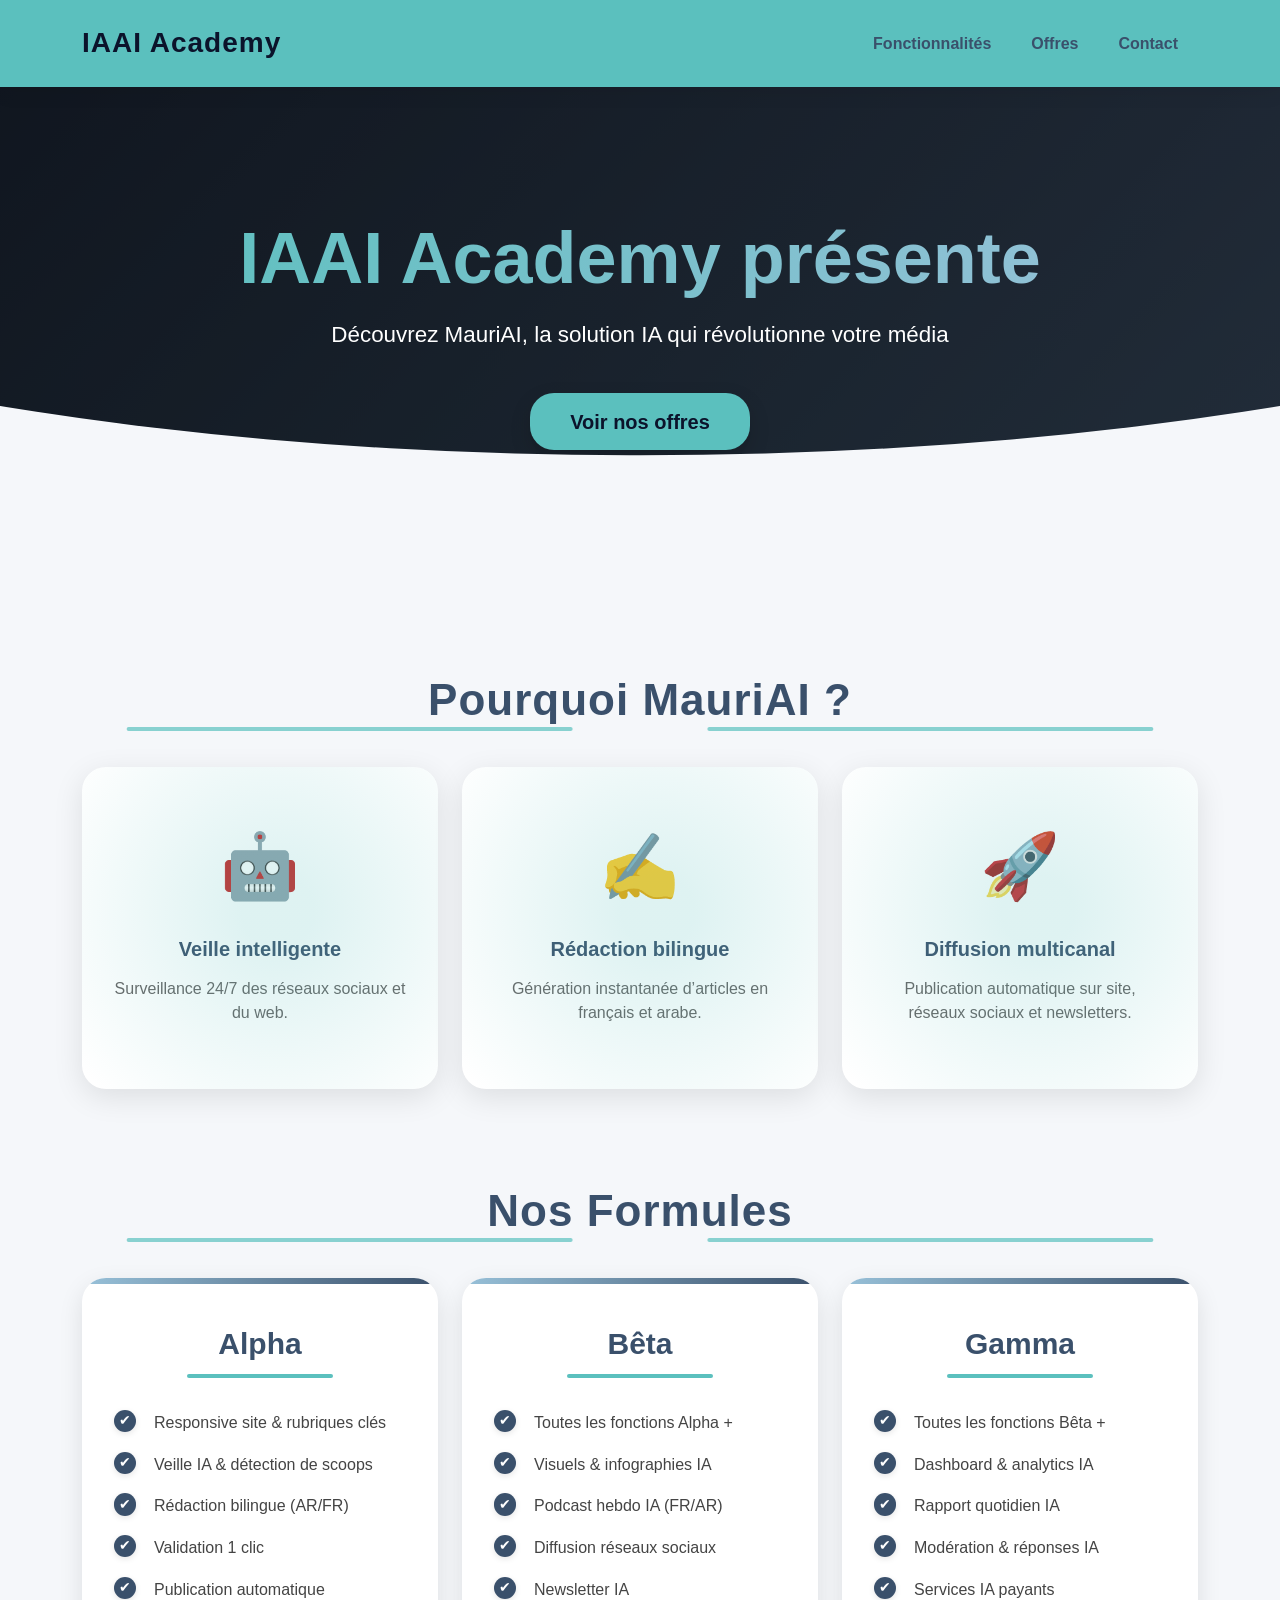
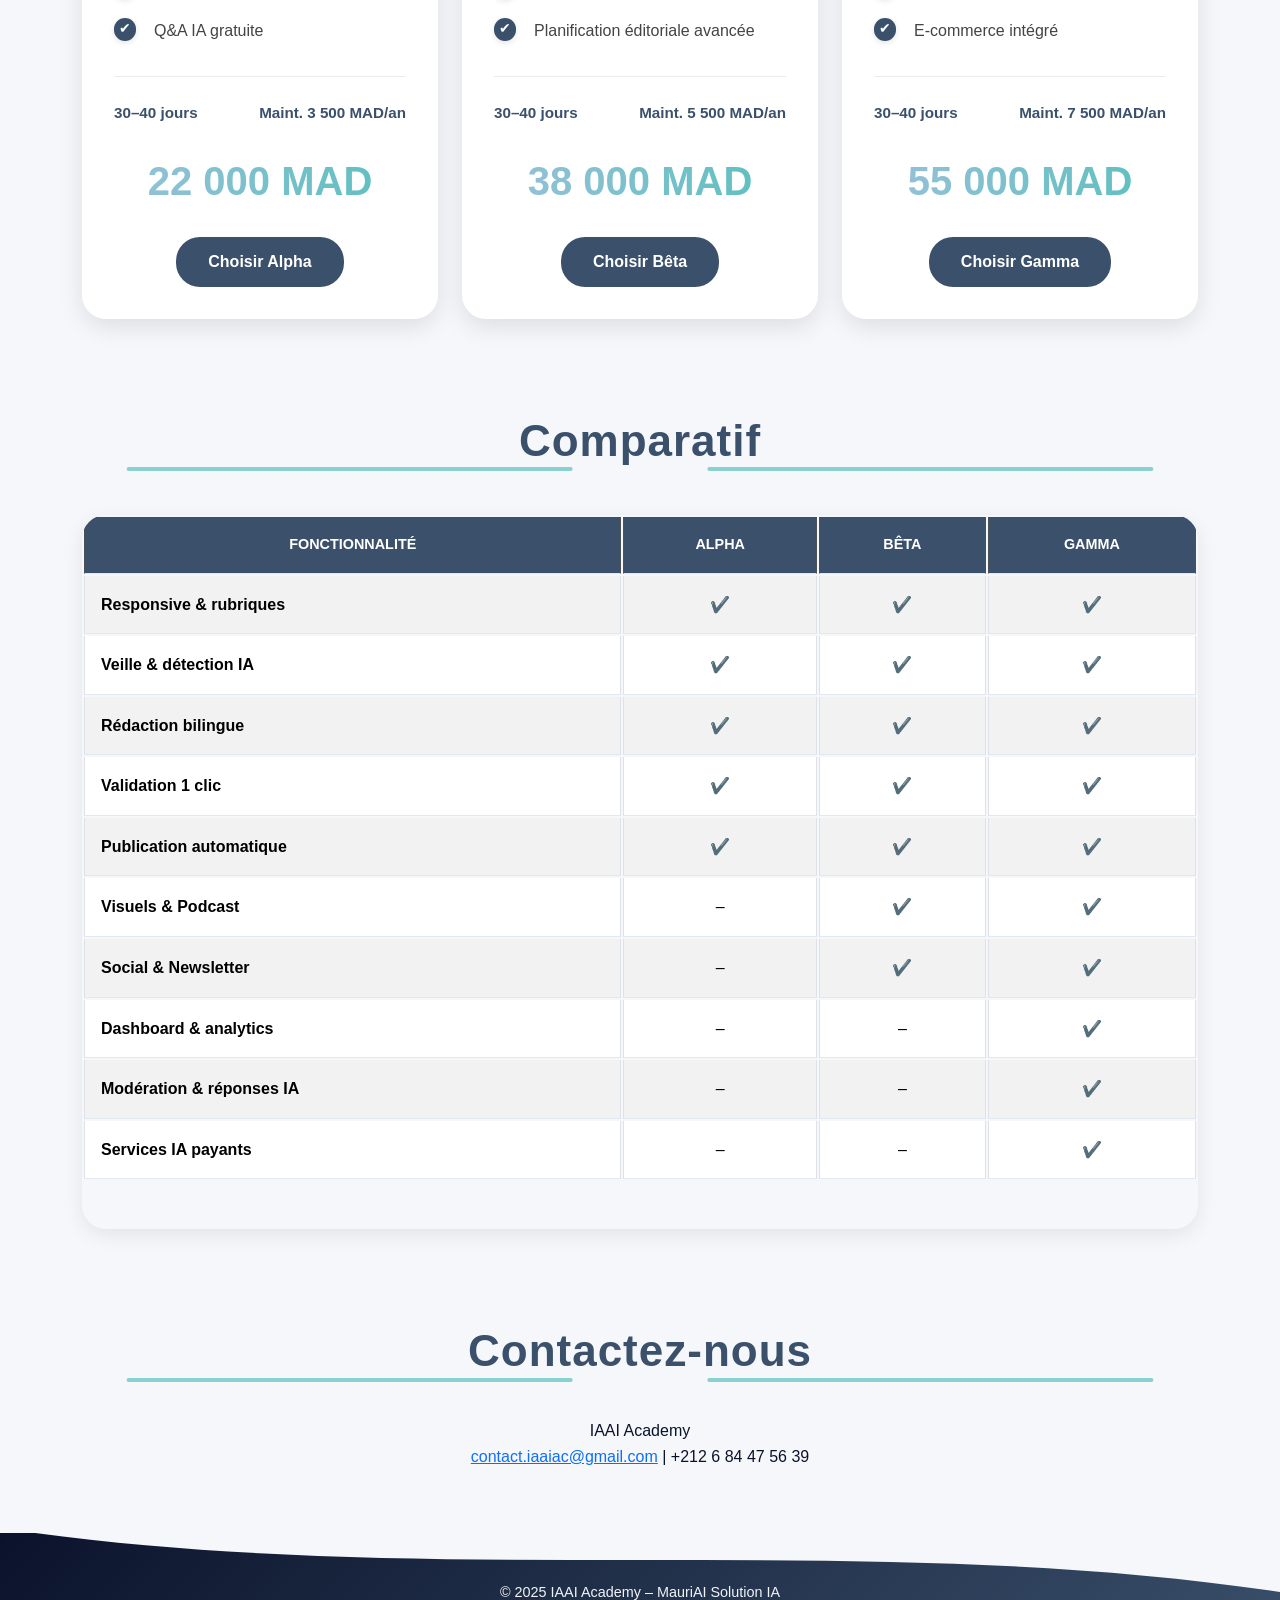
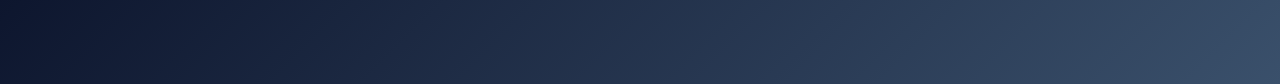
==== index.html @ be1f6255 "Update and rename test.html to index.html" ====
<!DOCTYPE html>
<html lang="fr">
<head>
  <meta charset="UTF-8">
  <meta name="viewport" content="width=device-width, initial-scale=1">
  <title>IAAI Academy & MauriAI</title>
  <!-- Bootstrap CSS -->
  <link href="https://cdn.jsdelivr.net/npm/bootstrap@5.3.0/dist/css/bootstrap.min.css" rel="stylesheet">
  <!-- AOS CSS for animations -->
  <link href="https://cdn.jsdelivr.net/npm/aos@2.3.1/dist/aos.css" rel="stylesheet">
  <!-- Custom Styles -->
  <link href="styles.css" rel="stylesheet">
</head>
<body>

  <!-- NAVBAR -->
  <nav class="navbar navbar-expand-lg navbar-light sticky-top">
    <div class="container">
      <a class="navbar-brand" href="#">IAAI Academy</a>
      <button class="navbar-toggler" type="button" data-bs-toggle="collapse" data-bs-target="#navMenu">
        <span class="navbar-toggler-icon"></span>
      </button>
      <div class="collapse navbar-collapse justify-content-end" id="navMenu">
        <ul class="navbar-nav">
          <li class="nav-item"><a class="nav-link" href="#features">Fonctionnalités</a></li>
          <li class="nav-item"><a class="nav-link" href="#pricing">Offres</a></li>
          <li class="nav-item"><a class="nav-link" href="#contact">Contact</a></li>
        </ul>
      </div>
    </div>
  </nav>

  <!-- HERO SECTION -->
  <header class="hero mb-5">
    <div class="overlay"></div>
    <div class="container text-center">
      <h1 data-aos="fade-down">IAAI Academy présente</h1>
      <p class="lead" data-aos="fade-up">Découvrez <strong>MauriAI</strong>, la solution IA qui révolutionne votre média</p>
      <a href="#pricing" class="btn btn-primary btn-lg" data-aos="zoom-in">Voir nos offres</a>
    </div>
  </header>

  <div class="container">

    <!-- FEATURES -->
    <h2 id="features" class="section-title" data-aos="fade-up">Pourquoi MauriAI ?</h2>
    <div class="row gy-5">
      <div class="col-md-4" data-aos="fade-up" data-aos-delay="100">
        <div class="feature">
          <div class="feature-icon">🤖</div>
          <h5>Veille intelligente</h5>
          <p>Surveillance 24/7 des réseaux sociaux et du web.</p>
        </div>
      </div>
      <div class="col-md-4" data-aos="fade-up" data-aos-delay="200">
        <div class="feature">
          <div class="feature-icon">✍️</div>
          <h5>Rédaction bilingue</h5>
          <p>Génération instantanée d’articles en français et arabe.</p>
        </div>
      </div>
      <div class="col-md-4" data-aos="fade-up" data-aos-delay="300">
        <div class="feature">
          <div class="feature-icon">🚀</div>
          <h5>Diffusion multicanal</h5>
          <p>Publication automatique sur site, réseaux sociaux et newsletters.</p>
        </div>
      </div>
    </div>

    <!-- PRICING PLANS -->
    <h2 id="pricing" class="section-title" data-aos="fade-up">Nos Formules</h2>
    <div class="row gy-5">
      <!-- Alpha Plan -->
      <div class="col-md-4" data-aos="zoom-in">
        <div class="pricing-card">
          <div class="pricing-header"><h4>Alpha</h4></div>
          <ul>
            <li>Responsive site & rubriques clés</li>
            <li>Veille IA & détection de scoops</li>
            <li>Rédaction bilingue (AR/FR)</li>
            <li>Validation 1 clic</li>
            <li>Publication automatique</li>
            <li>Q&A IA gratuite</li>
          </ul>
          <div class="pricing-meta"><span>30–40 jours</span><span>Maint. 3 500 MAD/an</span></div>
          <div class="pricing-price">22 000 MAD</div>
          <button class="btn-choose">Choisir Alpha</button>
        </div>
      </div>
      <!-- Beta Plan -->
      <div class="col-md-4" data-aos="zoom-in" data-aos-delay="100">
        <div class="pricing-card">
          <div class="pricing-header"><h4>Bêta</h4></div>
          <ul>
            <li>Toutes les fonctions Alpha +</li>
            <li>Visuels & infographies IA</li>
            <li>Podcast hebdo IA (FR/AR)</li>
            <li>Diffusion réseaux sociaux</li>
            <li>Newsletter IA</li>
            <li>Planification éditoriale avancée</li>
          </ul>
          <div class="pricing-meta"><span>30–40 jours</span><span>Maint. 5 500 MAD/an</span></div>
          <div class="pricing-price">38 000 MAD</div>
          <button class="btn-choose">Choisir Bêta</button>
        </div>
      </div>
      <!-- Gamma Plan -->
      <div class="col-md-4" data-aos="zoom-in" data-aos-delay="200">
        <div class="pricing-card">
          <div class="pricing-header"><h4>Gamma</h4></div>
          <ul>
            <li>Toutes les fonctions Bêta +</li>
            <li>Dashboard & analytics IA</li>
            <li>Rapport quotidien IA</li>
            <li>Modération & réponses IA</li>
            <li>Services IA payants</li>
            <li>E-commerce intégré</li>
          </ul>
          <div class="pricing-meta"><span>30–40 jours</span><span>Maint. 7 500 MAD/an</span></div>
          <div class="pricing-price">55 000 MAD</div>
          <button class="btn-choose">Choisir Gamma</button>
        </div>
      </div>
    </div>

    <!-- COMPARATIVE TABLE -->
    <h2 class="section-title" data-aos="fade-up">Comparatif</h2>
    <div class="table-responsive table-boost" data-aos="fade-up" data-aos-delay="100">
      <table class="table table-bordered table-striped mb-5">
        <thead class="table-dark">
          <tr>
            <th>Fonctionnalité</th><th>Alpha</th><th>Bêta</th><th>Gamma</th>
          </tr>
        </thead>
        <tbody>
          <tr><td>Responsive & rubriques</td><td>✔️</td><td>✔️</td><td>✔️</td></tr>
          <tr><td>Veille & détection IA</td><td>✔️</td><td>✔️</td><td>✔️</td></tr>
          <tr><td>Rédaction bilingue</td><td>✔️</td><td>✔️</td><td>✔️</td></tr>
          <tr><td>Validation 1 clic</td><td>✔️</td><td>✔️</td><td>✔️</td></tr>
          <tr><td>Publication automatique</td><td>✔️</td><td>✔️</td><td>✔️</td></tr>
          <tr><td>Visuels & Podcast</td><td>–</td><td>✔️</td><td>✔️</td></tr>
          <tr><td>Social & Newsletter</td><td>–</td><td>✔️</td><td>✔️</td></tr>
          <tr><td>Dashboard & analytics</td><td>–</td><td>–</td><td>✔️</td></tr>
          <tr><td>Modération & réponses IA</td><td>–</td><td>–</td><td>✔️</td></tr>
          <tr><td>Services IA payants</td><td>–</td><td>–</td><td>✔️</td></tr>
        </tbody>
      </table>
    </div>

    <!-- CONTACT -->
    <div id="contact" class="text-center mb-5" data-aos="fade-up">
      <h2 class="section-title">Contactez-nous</h2>
      <p>IAAI Academy<br>
      <a href="mailto:contact.iaaiac@gmail.com">contact.iaaiac@gmail.com</a> | +212 6 84 47 56 39</p>
    </div>
  </div>

  <!-- FOOTER -->
  <footer>
    <p>&copy; 2025 IAAI Academy – MauriAI Solution IA</p>
  </footer>

  <!-- Scripts -->
  <script src="https://cdn.jsdelivr.net/npm/bootstrap@5.3.0/dist/js/bootstrap.bundle.min.js"></script>
  <script src="https://cdn.jsdelivr.net/npm/aos@2.3.1/dist/aos.js"></script>
  <script>
    // Initialize animate on scroll
    AOS.init({ duration: 800, once: true });
  </script>
</body>
</html>
---- styles.css ----
/* styles.css */

/* ==== Root Variables (Enhanced) ==== */
:root {
  --clr-dark: #0b132b;
  --clr-mid: #3a506b;
  --clr-light: #5bc0be;
  --clr-accent: #98c1d9;
  --clr-bg: #f5f7fa;
  --radius: 1.5rem;
  --font: 'Open Sans', sans-serif;
  --transition-fast: 0.2s ease-in-out;
  --transition-slow: 0.4s ease-in-out;
  scroll-behavior: smooth;
}

/* ==== Base Styles ==== */
*,
*::before,
*::after {
  box-sizing: border-box;
}
body {
  font-family: var(--font);
  background-color: var(--clr-bg);
  color: var(--clr-dark);
  line-height: 1.6;
  min-height: 100vh;
}

/* ==== Navbar ==== */
.navbar {
  background-color: var(--clr-light);
  box-shadow: 0 4px 20px rgba(0, 0, 0, 0.08);
  padding: 1rem 2rem;
  transition: background-color var(--transition-fast), box-shadow var(--transition-fast);
}
.navbar.scrolled {
  background-color: var(--clr-bg);
  box-shadow: 0 2px 12px rgba(0, 0, 0, 0.1);
}
.navbar-brand {
  font-weight: 700;
  color: var(--clr-dark);
  font-size: 1.75rem;
  letter-spacing: 1px;
  transition: color var(--transition-fast);
}
.navbar-brand:hover {
  color: var(--clr-accent);
}
.nav-link {
  color: var(--clr-mid) !important;
  font-weight: 600;
  margin: 0 0.75rem;
  position: relative;
  transition: color var(--transition-fast), transform var(--transition-fast);
}
.nav-link::after {
  content: '';
  position: absolute;
  bottom: -4px;
  left: 50%;
  width: 0;
  height: 2px;
  background-color: var(--clr-accent);
  transition: width var(--transition-slow), left var(--transition-slow);
}
.nav-link:hover,
.nav-link.active {
  color: var(--clr-dark) !important;
  transform: translateY(-2px);
}
.nav-link:hover::after,
.nav-link.active::after {
  width: 60%;
  left: 20%;
}


/* ==== Hero Section (Advanced) ==== */
.hero {
  position: relative;
  background: linear-gradient(135deg, rgba(11,19,43,0.85), rgba(58,80,107,0.85)),
              url('https://source.unsplash.com/1920x1080/?ai,technology') center/cover no-repeat;
  padding: 8rem 1rem;
  text-align: center;
  color: #fff;
  clip-path: ellipse(100% 75% at 50% 0%);
  overflow: hidden;
}

/* Subtle animated gradient overlay */
.hero::before {
  content: '';
  position: absolute;
  inset: 0;
  background: linear-gradient(60deg, rgba(91,192,190,0.3), rgba(152,193,217,0.3));
  mix-blend-mode: overlay;
  animation: gradientShift 8s ease infinite;
}

/* Semi-transparent dark overlay for contrast */
.hero .overlay {
  position: absolute;
  inset: 0;
  background: rgba(0,0,0,0.6);
  z-index: 1;
}

/* Heading with gradient text effect */
.hero h1 {
  position: relative;
  z-index: 2;
  font-size: 4.5rem;
  font-weight: 800;
  margin-bottom: 1rem;
  background: linear-gradient(90deg, var(--clr-light), var(--clr-accent));
  -webkit-background-clip: text;
  -webkit-text-fill-color: transparent;
  animation: fadeInDown 1s ease forwards;
}

/* Subheading */
.hero p {
  position: relative;
  z-index: 2;
  font-size: 1.4rem;
  opacity: 0.85;
  margin-bottom: 2.5rem;
  animation: fadeInUp 1s ease 0.5s forwards;
}

/* CTA Button with 3D depth */
.hero .btn-primary {
  position: relative;
  z-index: 2;
  background: var(--clr-light);
  color: var(--clr-dark);
  border: none;
  padding: 0.85rem 2.5rem;
  font-weight: 700;
  border-radius: var(--radius);
  box-shadow: 0 8px 20px rgba(0,0,0,0.2);
  transition: transform 0.3s, box-shadow 0.3s;
  animation: fadeInUp 1s ease 1s forwards;
}
.hero .btn-primary:hover {
  transform: translateY(-6px) scale(1.02);
  box-shadow: 0 12px 30px rgba(0,0,0,0.3);
}

/* Animated background gradient shift */
@keyframes gradientShift {
  0%, 100% { background-position: 0% 50%; }
  50% { background-position: 100% 50%; }
}

/* Fade-in animations */
@keyframes fadeInDown {
  from { opacity: 0; transform: translateY(-30px); }
  to { opacity: 1; transform: translateY(0); }
}
@keyframes fadeInUp {
  from { opacity: 0; transform: translateY(30px); }
  to { opacity: 1; transform: translateY(0); }
}

/* Decorative SVG wave at bottom */
.hero .wave {
  position: absolute;
  bottom: -1px;
  left: 0;
  width: 100%;
  height: 80px;
  background: url('data:image/svg+xml,\
    <svg xmlns="http://www.w3.org/2000/svg" viewBox="0 0 1200 100"><path fill="%23f5f7fa" d="M0,50 C300,150 900,-50 1200,50 L1200,100 L0,100 Z"/></svg>') repeat-x;
  z-index: 2;
}


/* ==== Section Titles (Enhanced) ==== */
.section-title {
  position: relative;
  font-size: 2.75rem;
  font-weight: 800;
  text-align: center;
  margin: 6rem 0 2.5rem;
  color: var(--clr-mid);
  letter-spacing: 1px;
}
.section-title::before,
.section-title::after {
  content: '';
  position: absolute;
  height: 4px;
  width: 40%;
  background: var(--clr-light);
  border-radius: 2px;
  top: 100%;
  opacity: 0.7;
}
.section-title::before {
  left: 0;
  transform: translateX(10%);
}
.section-title::after {
  right: 0;
  transform: translateX(-10%);
}

/* ==== Features (Enhanced) ==== */
.feature {
  background: #ffffff;
  border-radius: var(--radius);
  padding: 3rem 2rem;
  text-align: center;
  box-shadow: 0 8px 30px rgba(0,0,0,0.1);
  transition: transform 0.4s ease, box-shadow 0.4s ease;
  overflow: hidden;
  position: relative;
}
.feature::after {
  content: '';
  position: absolute;
  bottom: -20%;
  left: -20%;
  width: 150%;
  height: 150%;
  background: radial-gradient(circle at center, var(--clr-light) 10%, transparent 70%);
  opacity: 0.2;
  transition: opacity 0.4s;
}
.feature:hover {
  transform: translateY(-15px);
  box-shadow: 0 16px 40px rgba(0,0,0,0.15);
}
.feature:hover::after {
  opacity: 0.4;
}
.feature-icon {
  font-size: 4rem;
  color: var(--clr-accent);
  margin-bottom: 1.25rem;
}
.feature h5 {
  margin-bottom: 1rem;
  font-weight: 700;
  font-size: 1.25rem;
  color: var(--clr-mid);
}
.feature p {
  font-size: 1rem;
  color: #666;
  line-height: 1.5;
}


/* ==== Pricing Cards (Advanced) ==== */
.pricing-card {
  position: relative;
  background: #ffffff;
  border-radius: var(--radius);
  overflow: hidden;
  padding: 3rem 2rem 2rem;
  box-shadow: 0 8px 24px rgba(0,0,0,0.1);
  transition: transform 0.4s ease, box-shadow 0.4s ease;
}
.pricing-card::before {
  content: '';
  position: absolute;
  top: 0; left: 0;
  width: 100%; height: 6px;
  background: linear-gradient(90deg, var(--clr-accent), var(--clr-mid));
}
.pricing-card:hover {
  transform: translateY(-12px);
  box-shadow: 0 16px 40px rgba(0,0,0,0.15);
}

.pricing-header {
  text-align: center;
  margin-bottom: 2rem;
  position: relative;
}
.pricing-header h4 {
  display: inline-block;
  font-size: 1.875rem;
  font-weight: 700;
  color: var(--clr-mid);
  padding-bottom: 0.5rem;
}
.pricing-header h4::after {
  content: '';
  width: 50%;
  height: 4px;
  background: var(--clr-light);
  position: absolute;
  bottom: 0; left: 50%;
  transform: translateX(-50%);
  border-radius: 2px;
}

.pricing-card ul {
  list-style: none;
  padding: 0;
  margin: 1.5rem 0;
}
.pricing-card ul li {
  position: relative;
  padding-left: 2.5rem;
  margin-bottom: 1rem;
  font-size: 1rem;
  color: #444;
  transition: color 0.3s;
}
.pricing-card ul li::before {
  content: '✔';
  position: absolute;
  left: 0; top: 0;
  background: var(--clr-mid);
  color: #fff;
  width: 1.4rem; height: 1.4rem;
  border-radius: 50%;
  display: flex; align-items: center; justify-content: center;
  font-size: 0.85rem;
  box-shadow: 0 2px 6px rgba(0,0,0,0.1);
}
.pricing-card ul li:hover {
  color: var(--clr-dark);
}

.pricing-meta {
  display: flex;
  justify-content: space-between;
  flex-wrap: wrap;
  margin-top: 2rem;
  padding-top: 1.5rem;
  border-top: 1px solid #ececf1;
  font-weight: 600;
  color: var(--clr-mid);
  font-size: 0.95rem;
}

.pricing-price {
  font-size: 2.5rem;
  font-weight: 800;
  margin: 1.5rem 0;
  color: var(--clr-dark);
  text-align: center;
  background: linear-gradient(to right, var(--clr-accent), var(--clr-light));
  -webkit-background-clip: text;
  -webkit-text-fill-color: transparent;
}

.btn-choose {
  display: block;
  margin: 1.5rem auto 0;
  background: var(--clr-mid);
  color: #fff;
  border: none;
  padding: 0.75rem 2rem;
  font-weight: 700;
  border-radius: var(--radius);
  transition: background 0.3s, transform 0.3s;
}
.btn-choose:hover {
  background: var(--clr-accent);
  transform: translateY(-4px);
  box-shadow: 0 8px 20px rgba(0,0,0,0.2);
}


/* ==== Comparative Table ==== */
.table-boost {
  margin-top: 3rem;
  border-radius: var(--radius);
  overflow: hidden;
  box-shadow: 0 6px 20px rgba(0,0,0,0.08);
}
.table-boost table {
  border-collapse: separate;
  width: 100%;
}
.table-boost thead th {
  background: var(--clr-mid);
  color: #fff;
  text-transform: uppercase;
  font-size: 0.9rem;
  position: sticky;
  top: 0;
  z-index: 2;
  padding: 1rem;
}
.table-boost tbody tr {
  transition: background 0.3s;
}
.table-boost tbody tr:nth-child(even) {
  background: #fafbfd;
}
.table-boost tbody tr:hover {
  background: var(--clr-accent);
}
.table-boost th,
.table-boost td {
  padding: 1rem;
  text-align: center;
  vertical-align: middle;
  border-bottom: 1px solid #e2e8f0;
}
.table-boost td:first-child {
  font-weight: 600;
  text-align: left;
}

/* ==== Footer (Upgraded) ==== */
footer {
  background: linear-gradient(135deg, var(--clr-dark), var(--clr-mid));
  color: #f0f4f8;
  text-align: center;
  padding: 3rem 1rem 4rem;
  margin-top: 4rem;
  font-size: 0.9rem;
  position: relative;
  overflow: hidden;
}

/* Subtle top wave with SVG for smooth transition */
footer::before {
  content: '';
  position: absolute;
  top: -1px;
  left: 0;
  width: 100%;
  height: 60px;
  background: url("data:image/svg+xml,%3Csvg viewBox='0 0 1200 60' xmlns='http://www.w3.org/2000/svg'%3E%3Cpath d='M0 0 C400 60 800 0 1200 60 L1200 0 L0 0 Z' fill='%23f5f7fa'/%3E%3C/svg%3E") no-repeat center bottom;
  background-size: cover;
  pointer-events: none;
}

/* Decorative spotlight effect */
footer::after {
  content: '';
  position: absolute;
  bottom: -20%;
  right: -20%;
  width: 200px;
  height: 200px;
  background: radial-gradient(circle at center, rgba(255,255,255,0.08), transparent 60%);
  filter: blur(30px);
  pointer-events: none;
}

/* Footer links */
footer a {
  color: var(--clr-light);
  text-decoration: none;
  border-bottom: 1px solid transparent;
  transition: color 0.3s, border-color 0.3s;
}
footer a:hover {
  color: var(--clr-accent);
  border-color: var(--clr-accent);
}

/* Social Icons Container */
.footer-social {
  margin-top: 1rem;
  display: flex;
  justify-content: center;
  gap: 1rem;
}
.footer-social a {
  display: inline-flex;
  align-items: center;
  justify-content: center;
  width: 36px;
  height: 36px;
  background: rgba(240,244,248,0.2);
  border-radius: 50%;
  transition: background 0.3s, transform 0.3s;
}
.footer-social a:hover {
  background: rgba(240,244,248,0.4);
  transform: translateY(-3px);
}

/* Copyright */
.footer-copy {
  margin-top: 2rem;
  font-size: 0.85rem;
  opacity: 0.8;
}
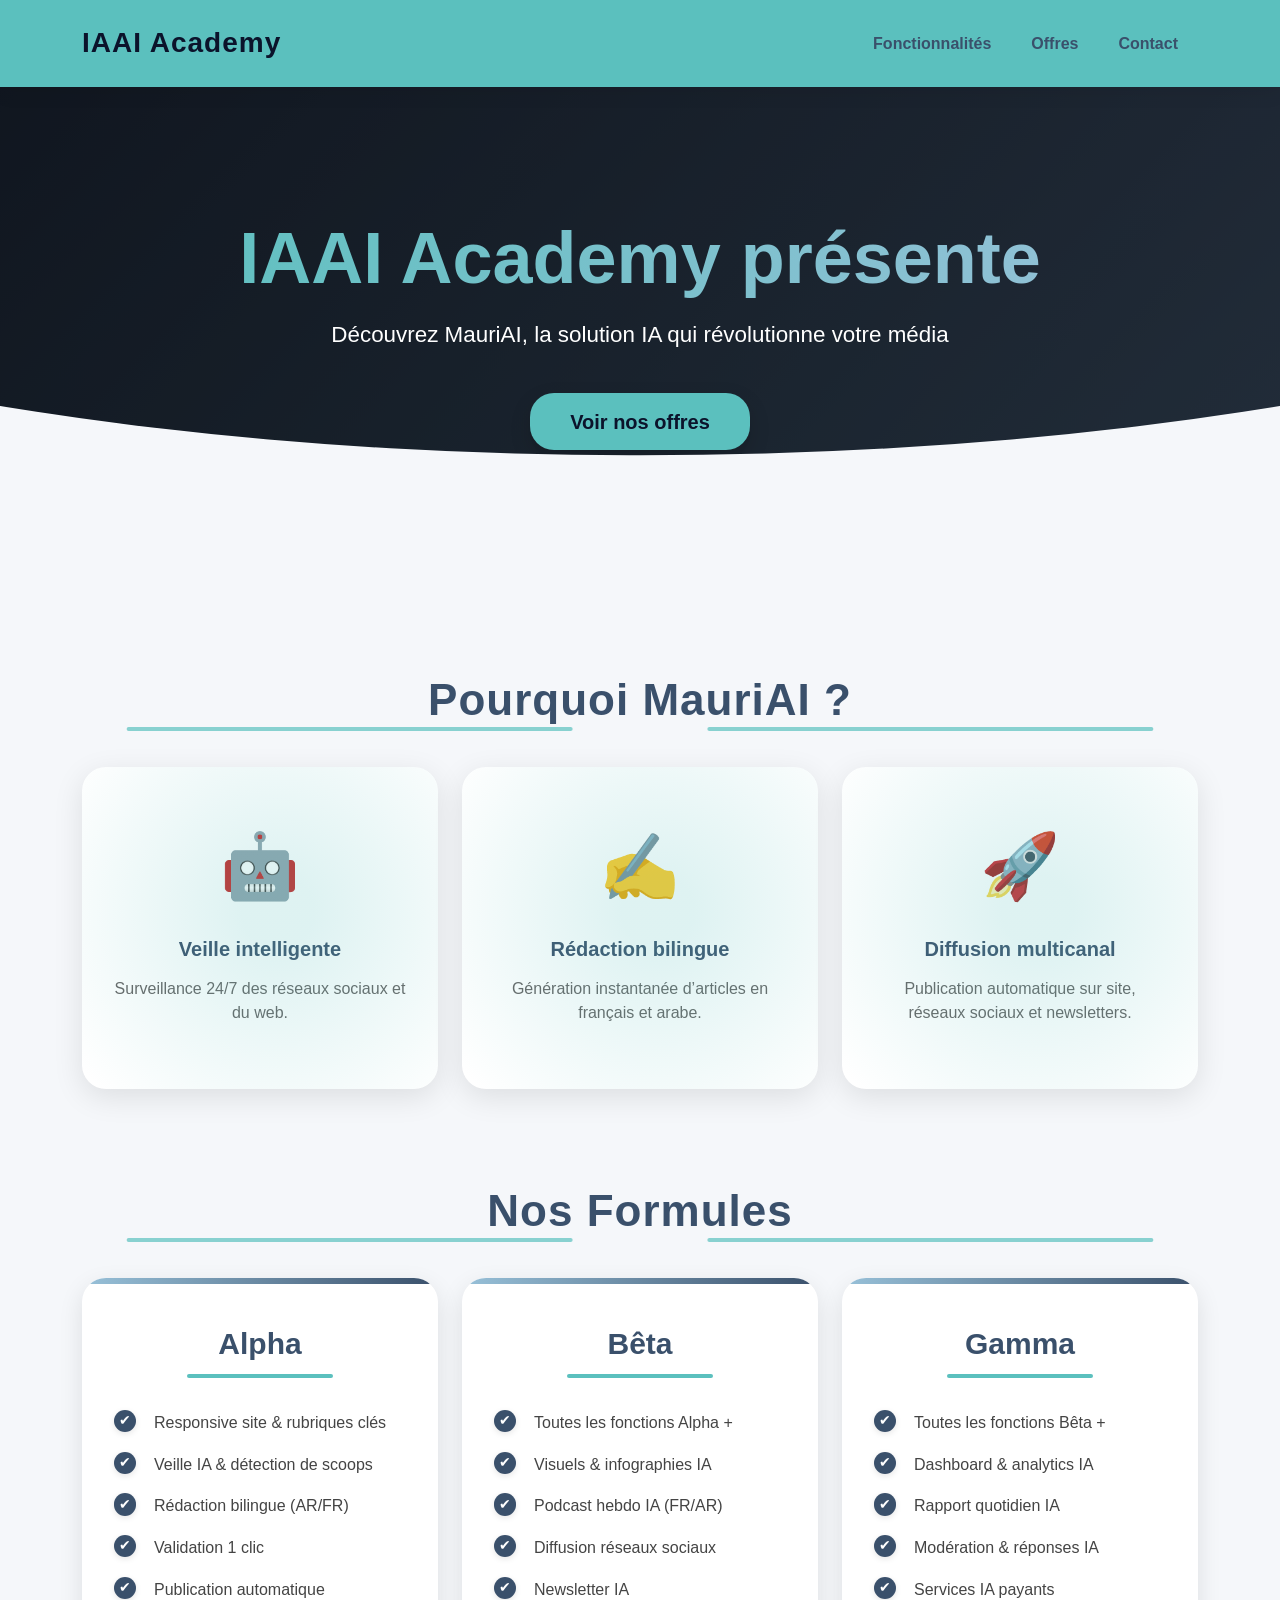
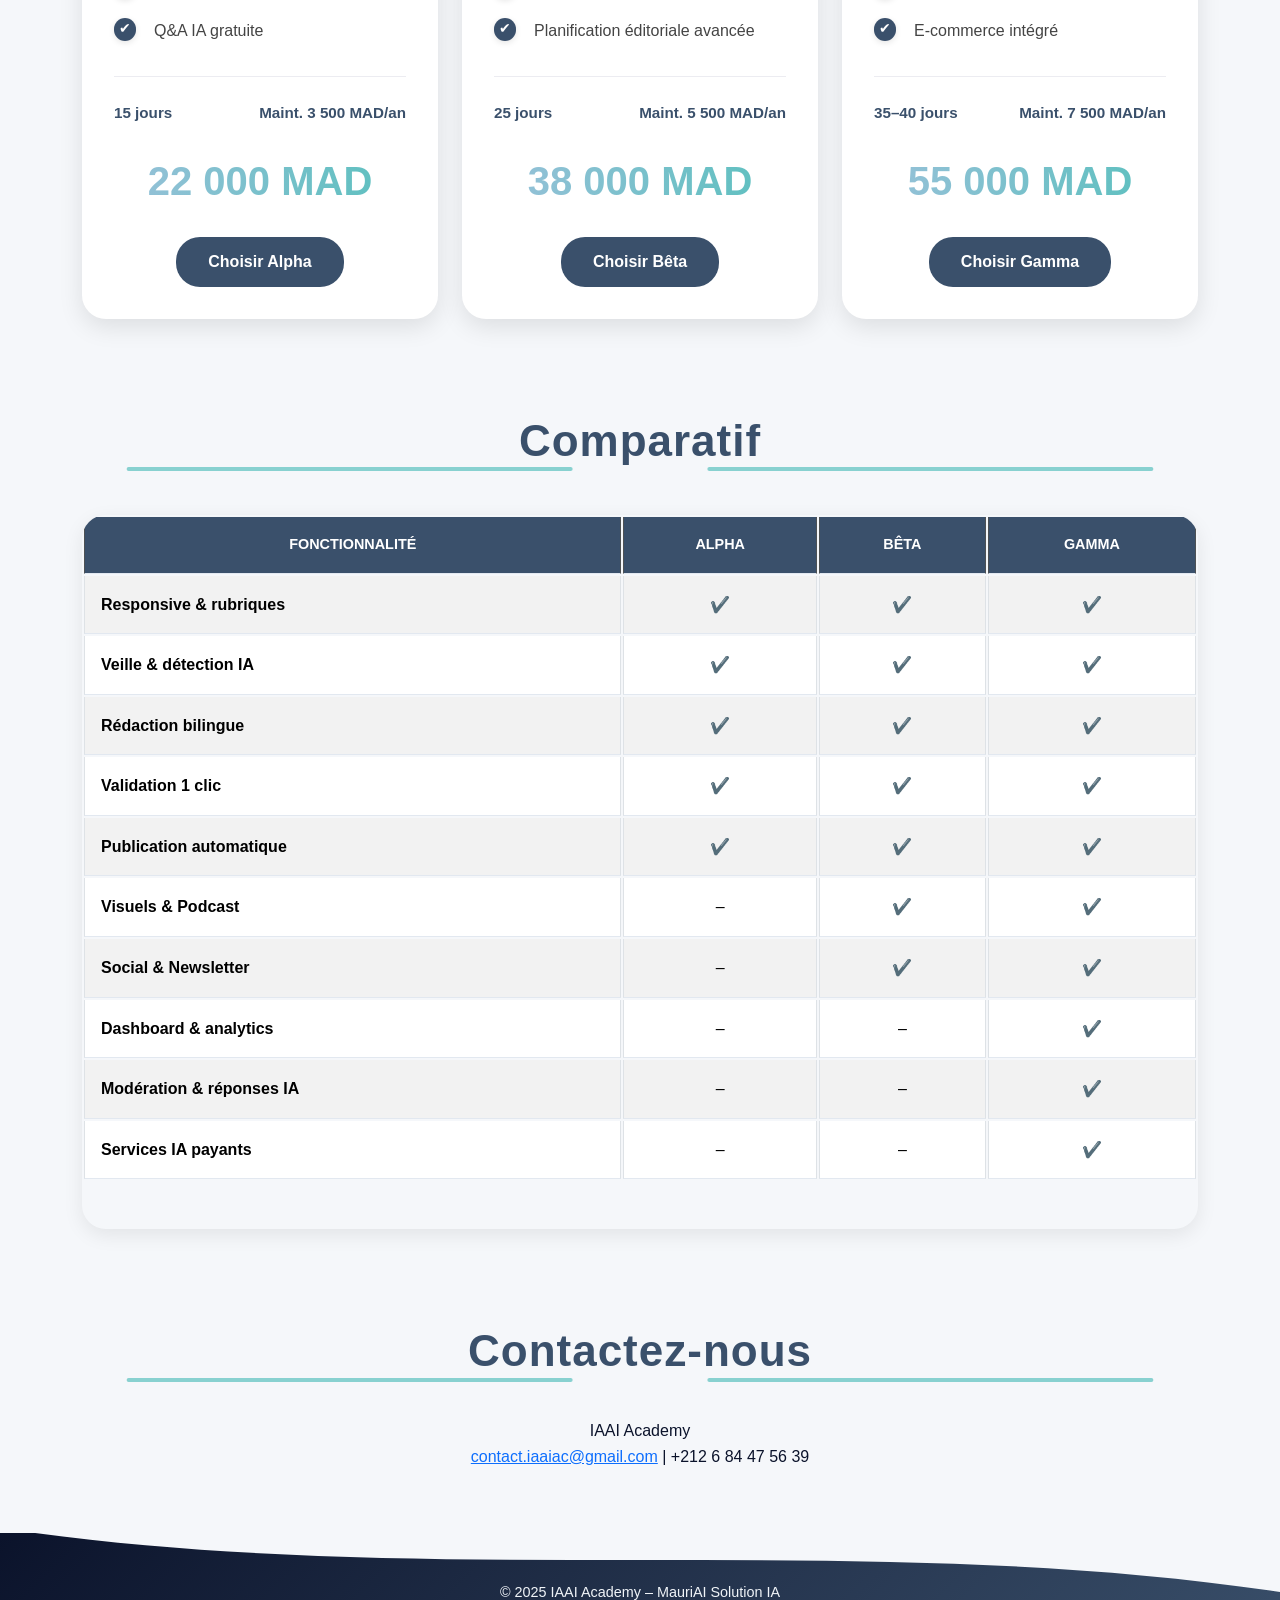
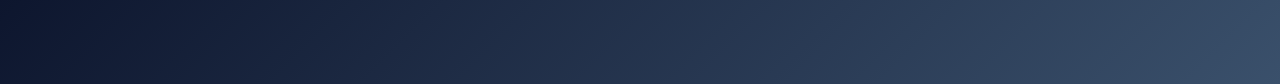
==== commit 01b6456a: "Update index.html" ====
--- a/index.html
+++ b/index.html
@@ -38,6 +38,7 @@
       <p class="lead" data-aos="fade-up">Découvrez <strong>MauriAI</strong>, la solution IA qui révolutionne votre média</p>
       <a href="#pricing" class="btn btn-primary btn-lg" data-aos="zoom-in">Voir nos offres</a>
     </div>
+    <div class="wave"></div>
   </header>
 
   <div class="container">
@@ -83,7 +84,7 @@
             <li>Publication automatique</li>
             <li>Q&A IA gratuite</li>
           </ul>
-          <div class="pricing-meta"><span>30–40 jours</span><span>Maint. 3 500 MAD/an</span></div>
+          <div class="pricing-meta"><span>15 jours</span><span>Maint. 3 500 MAD/an</span></div>
           <div class="pricing-price">22 000 MAD</div>
           <button class="btn-choose">Choisir Alpha</button>
         </div>
@@ -100,7 +101,7 @@
             <li>Newsletter IA</li>
             <li>Planification éditoriale avancée</li>
           </ul>
-          <div class="pricing-meta"><span>30–40 jours</span><span>Maint. 5 500 MAD/an</span></div>
+          <div class="pricing-meta"><span>25 jours</span><span>Maint. 5 500 MAD/an</span></div>
           <div class="pricing-price">38 000 MAD</div>
           <button class="btn-choose">Choisir Bêta</button>
         </div>
@@ -117,7 +118,7 @@
             <li>Services IA payants</li>
             <li>E-commerce intégré</li>
           </ul>
-          <div class="pricing-meta"><span>30–40 jours</span><span>Maint. 7 500 MAD/an</span></div>
+          <div class="pricing-meta"><span>35–40 jours</span><span>Maint. 7 500 MAD/an</span></div>
           <div class="pricing-price">55 000 MAD</div>
           <button class="btn-choose">Choisir Gamma</button>
         </div>
@@ -126,26 +127,28 @@
 
     <!-- COMPARATIVE TABLE -->
     <h2 class="section-title" data-aos="fade-up">Comparatif</h2>
-    <div class="table-responsive table-boost" data-aos="fade-up" data-aos-delay="100">
-      <table class="table table-bordered table-striped mb-5">
-        <thead class="table-dark">
-          <tr>
-            <th>Fonctionnalité</th><th>Alpha</th><th>Bêta</th><th>Gamma</th>
-          </tr>
-        </thead>
-        <tbody>
-          <tr><td>Responsive & rubriques</td><td>✔️</td><td>✔️</td><td>✔️</td></tr>
-          <tr><td>Veille & détection IA</td><td>✔️</td><td>✔️</td><td>✔️</td></tr>
-          <tr><td>Rédaction bilingue</td><td>✔️</td><td>✔️</td><td>✔️</td></tr>
-          <tr><td>Validation 1 clic</td><td>✔️</td><td>✔️</td><td>✔️</td></tr>
-          <tr><td>Publication automatique</td><td>✔️</td><td>✔️</td><td>✔️</td></tr>
-          <tr><td>Visuels & Podcast</td><td>–</td><td>✔️</td><td>✔️</td></tr>
-          <tr><td>Social & Newsletter</td><td>–</td><td>✔️</td><td>✔️</td></tr>
-          <tr><td>Dashboard & analytics</td><td>–</td><td>–</td><td>✔️</td></tr>
-          <tr><td>Modération & réponses IA</td><td>–</td><td>–</td><td>✔️</td></tr>
-          <tr><td>Services IA payants</td><td>–</td><td>–</td><td>✔️</td></tr>
-        </tbody>
-      </table>
+    <div class="table-boost-wrapper" data-aos="fade-up" data-aos-delay="100">
+      <div class="table-boost">
+        <table class="table table-bordered table-striped mb-5">
+          <thead class="table-dark">
+            <tr>
+              <th>Fonctionnalité</th><th>Alpha</th><th>Bêta</th><th>Gamma</th>
+            </tr>
+          </thead>
+          <tbody>
+            <tr><td>Responsive & rubriques</td><td>✔️</td><td>✔️</td><td>✔️</td></tr>
+            <tr><td>Veille & détection IA</td><td>✔️</td><td>✔️</td><td>✔️</td></tr>
+            <tr><td>Rédaction bilingue</td><td>✔️</td><td>✔️</td><td>✔️</td></tr>
+            <tr><td>Validation 1 clic</td><td>✔️</td><td>✔️</td><td>✔️</td></tr>
+            <tr><td>Publication automatique</td><td>✔️</td><td>✔️</td><td>✔️</td></tr>
+            <tr><td>Visuels & Podcast</td><td>–</td><td>✔️</td><td>✔️</td></tr>
+            <tr><td>Social & Newsletter</td><td>–</td><td>✔️</td><td>✔️</td></tr>
+            <tr><td>Dashboard & analytics</td><td>–</td><td>–</td><td>✔️</td></tr>
+            <tr><td>Modération & réponses IA</td><td>–</td><td>–</td><td>✔️</td></tr>
+            <tr><td>Services IA payants</td><td>–</td><td>–</td><td>✔️</td></tr>
+          </tbody>
+        </table>
+      </div>
     </div>
 
     <!-- CONTACT -->
@@ -167,6 +170,12 @@
   <script>
     // Initialize animate on scroll
     AOS.init({ duration: 800, once: true });
+
+    // Navbar background change on scroll
+    const nav = document.querySelector('.navbar');
+    window.addEventListener('scroll', () => {
+      nav.classList.toggle('scrolled', window.scrollY > 50);
+    });
   </script>
 </body>
 </html>
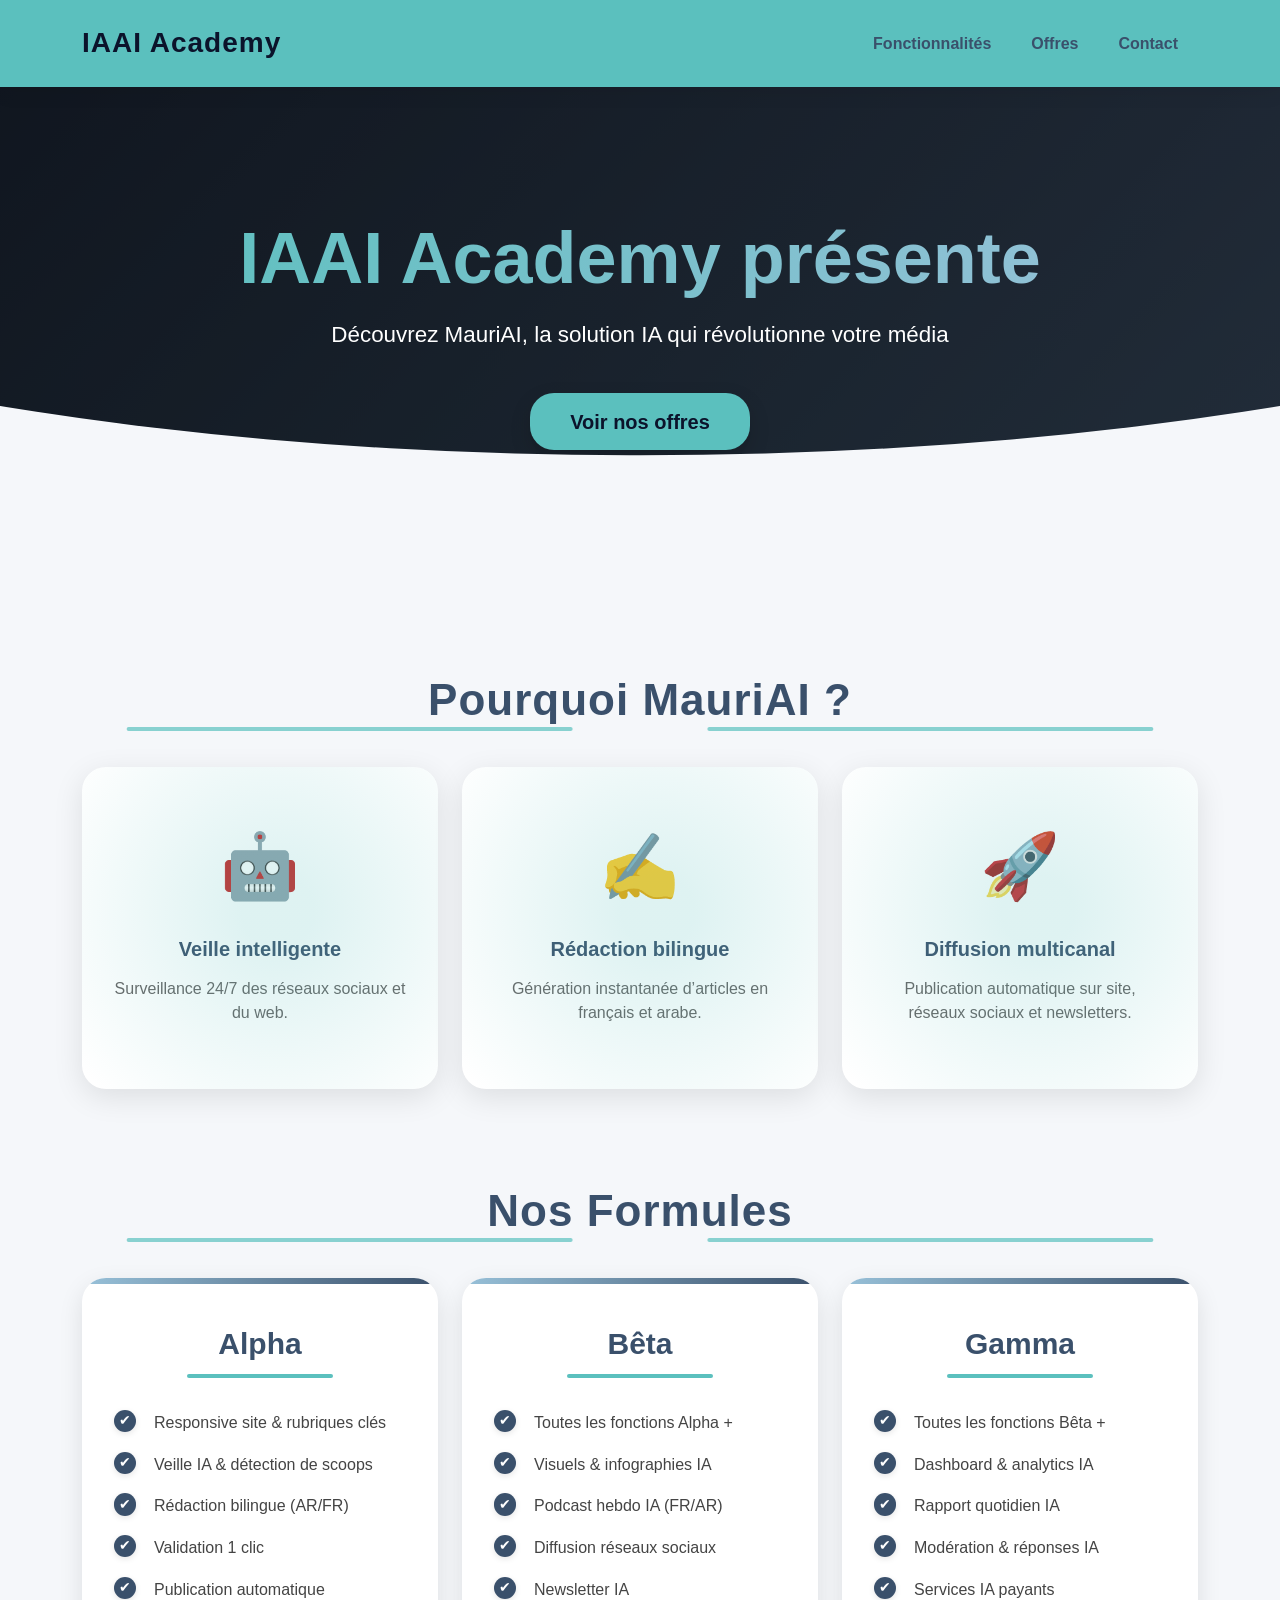
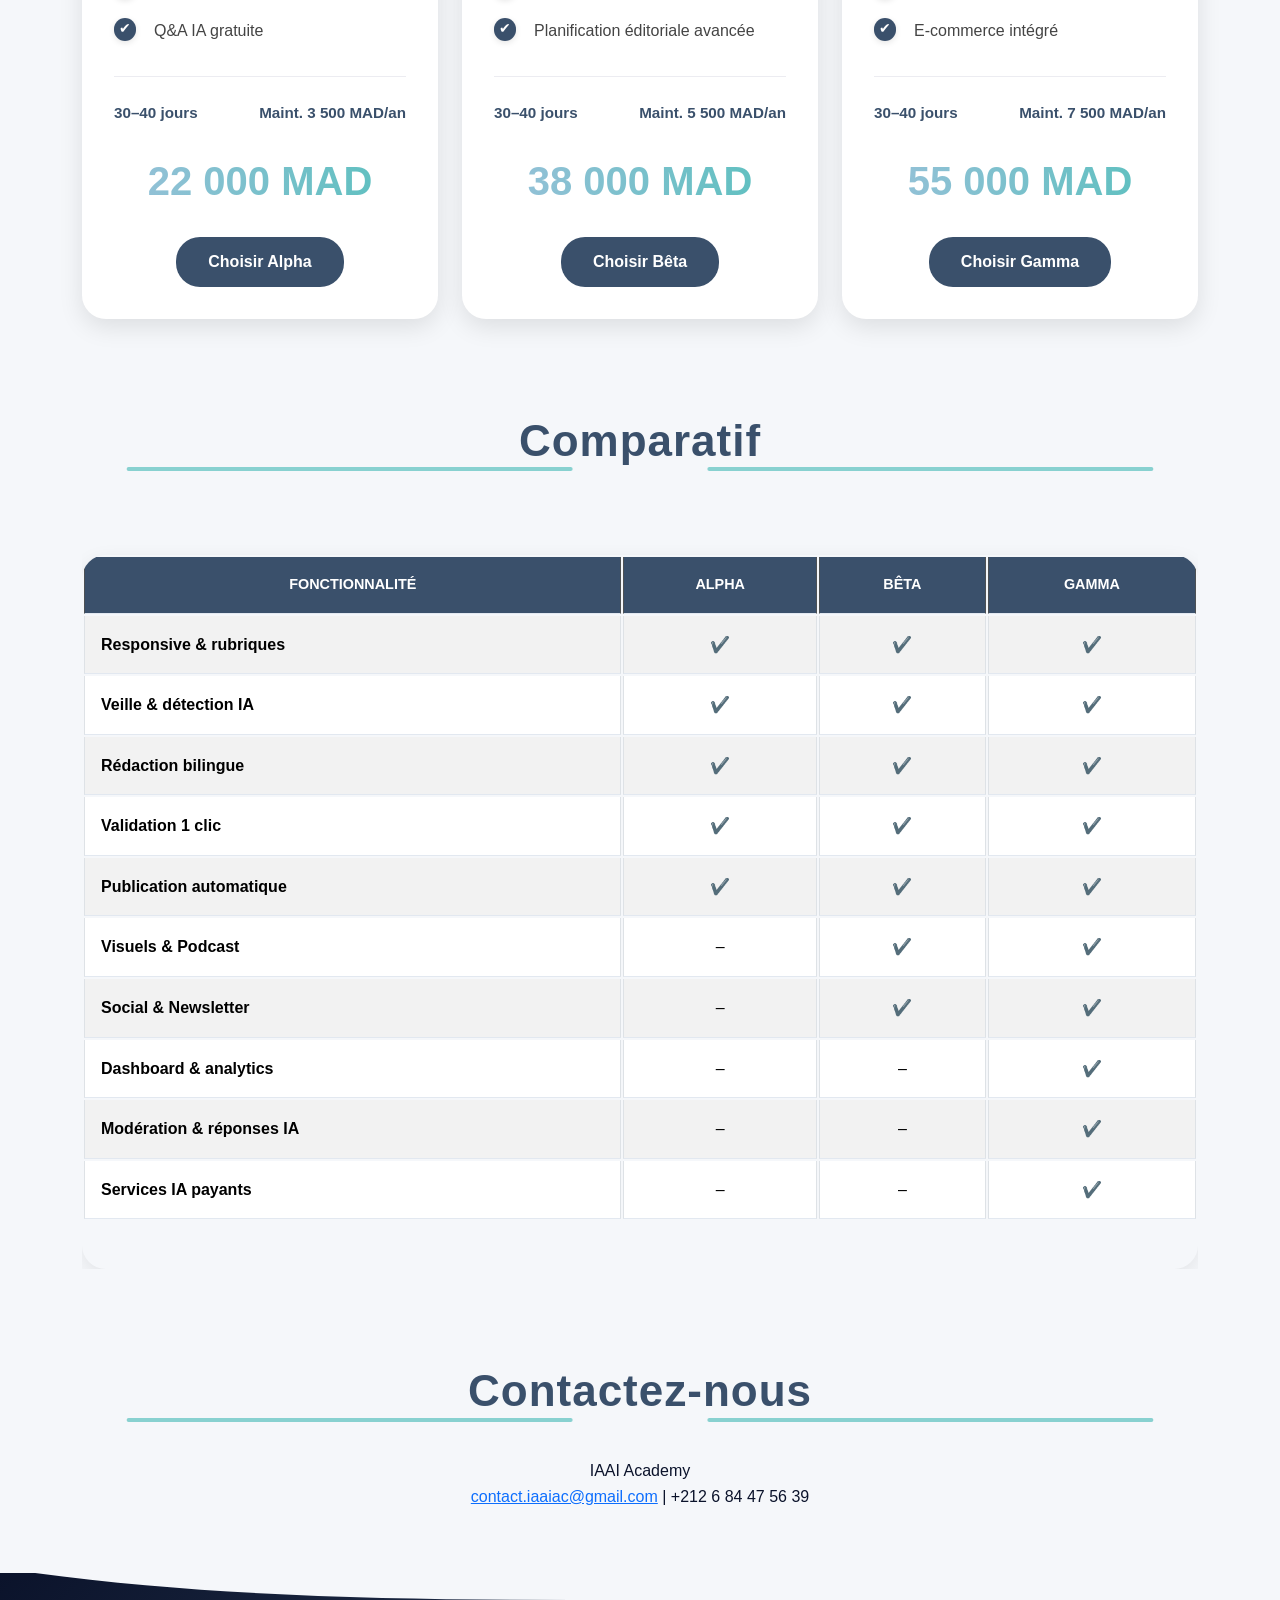
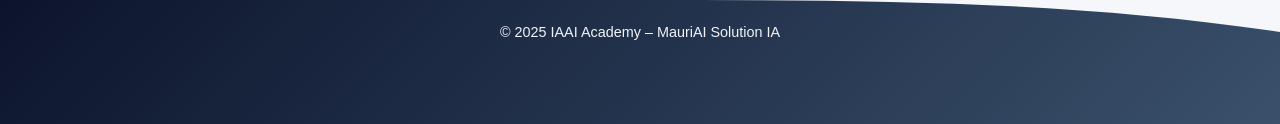
==== commit 28f64ebd: "Update index.html" ====
--- a/index.html
+++ b/index.html
@@ -84,7 +84,7 @@
             <li>Publication automatique</li>
             <li>Q&A IA gratuite</li>
           </ul>
-          <div class="pricing-meta"><span>15 jours</span><span>Maint. 3 500 MAD/an</span></div>
+          <div class="pricing-meta"><span>30–40 jours</span><span>Maint. 3 500 MAD/an</span></div>
           <div class="pricing-price">22 000 MAD</div>
           <button class="btn-choose">Choisir Alpha</button>
         </div>
@@ -101,7 +101,7 @@
             <li>Newsletter IA</li>
             <li>Planification éditoriale avancée</li>
           </ul>
-          <div class="pricing-meta"><span>25 jours</span><span>Maint. 5 500 MAD/an</span></div>
+          <div class="pricing-meta"><span>30–40 jours</span><span>Maint. 5 500 MAD/an</span></div>
           <div class="pricing-price">38 000 MAD</div>
           <button class="btn-choose">Choisir Bêta</button>
         </div>
@@ -118,7 +118,7 @@
             <li>Services IA payants</li>
             <li>E-commerce intégré</li>
           </ul>
-          <div class="pricing-meta"><span>35–40 jours</span><span>Maint. 7 500 MAD/an</span></div>
+          <div class="pricing-meta"><span>30–40 jours</span><span>Maint. 7 500 MAD/an</span></div>
           <div class="pricing-price">55 000 MAD</div>
           <button class="btn-choose">Choisir Gamma</button>
         </div>
--- a/styles.css
+++ b/styles.css
@@ -371,13 +371,25 @@
 }
 
 
-/* ==== Comparative Table ==== */
+/* ==== Comparative Table Responsive ==== */
+
+/* Wrap the table in a horizontally scrollable container */
+.table-boost-wrapper {
+  overflow-x: auto;
+  -webkit-overflow-scrolling: touch;
+}
+
+/* Ensure the table takes its intrinsic width */
 .table-boost {
   margin-top: 3rem;
   border-radius: var(--radius);
   overflow: hidden;
   box-shadow: 0 6px 20px rgba(0,0,0,0.08);
-}
+  width: max-content;          /* Allow intrinsic width */
+  min-width: 100%;             /* But at least fill container */
+}
+
+/* Standard table styling */
 .table-boost table {
   border-collapse: separate;
   width: 100%;
@@ -413,6 +425,33 @@
   text-align: left;
 }
 
+/* Mobile-specific tweaks */
+@media (max-width: 768px) {
+  .table-boost-wrapper::-webkit-scrollbar {
+    height: 6px;
+  }
+  .table-boost-wrapper::-webkit-scrollbar-thumb {
+    background: var(--clr-mid);
+    border-radius: 3px;
+  }
+  .table-boost-wrapper::-webkit-scrollbar-track {
+    background: var(--clr-bg);
+  }
+  /* Reduce padding on cells to fit more content */
+  .table-boost th,
+  .table-boost td {
+    padding: 0.75rem 0.5rem;
+  }
+  /* Slightly shrink font-size for readability */
+  .table-boost thead th {
+    font-size: 0.8rem;
+  }
+  .table-boost td {
+    font-size: 0.85rem;
+  }
+}
+
+
 /* ==== Footer (Upgraded) ==== */
 footer {
   background: linear-gradient(135deg, var(--clr-dark), var(--clr-mid));
